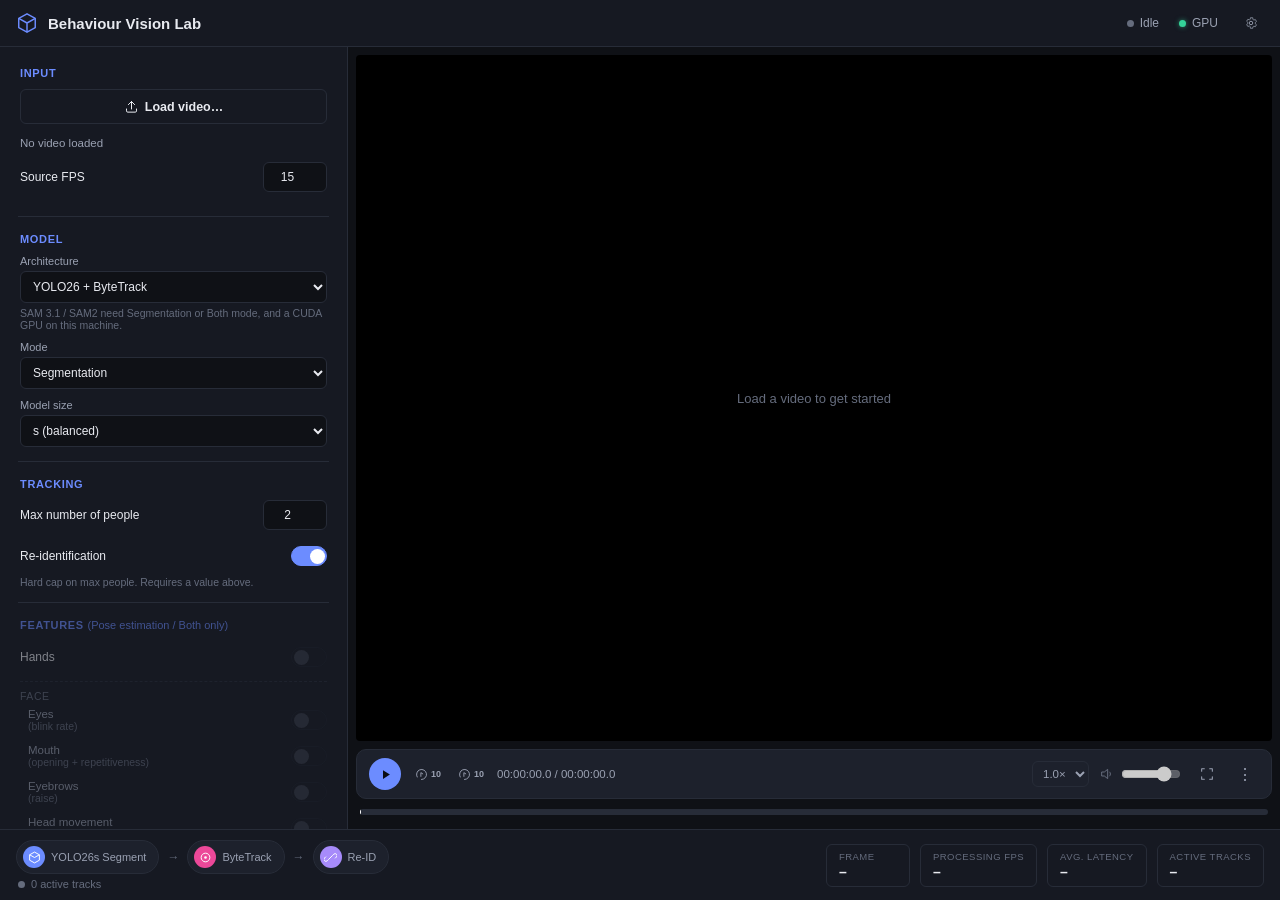
==== src/webui/index.html @ e79cf670 "Rimuovere SAMURAI, sostituire con Sam2Tracker (SAM2 vanilla multi-oggetto) SAMURAI aggiunge sopra SA" ====
<!DOCTYPE html>
<html lang="en">
<head>
<meta charset="UTF-8">
<title>Behaviour Vision Lab</title>
<link rel="stylesheet" href="style.css">
</head>
<body>
<div id="app">

  <!-- ============================================================ header -->
  <header class="top-bar">
    <div class="top-bar-left">
      <svg class="app-icon" viewBox="0 0 24 24" fill="none" xmlns="http://www.w3.org/2000/svg">
        <path d="M12 2 3 7v10l9 5 9-5V7l-9-5Z" stroke="currentColor" stroke-width="1.6" stroke-linejoin="round"/>
        <path d="M3 7l9 5 9-5M12 12v10" stroke="currentColor" stroke-width="1.6" stroke-linejoin="round"/>
      </svg>
      <span class="app-name">Behaviour Vision Lab</span>
    </div>
    <div class="top-bar-right">
      <span class="status-item"><span id="dot-status" class="status-dot status-dot-idle"></span><span id="status-label">Idle</span></span>
      <span id="gpu-indicator" class="status-item" title="Configured device (see Model card)"><span id="dot-device" class="status-dot status-dot-live"></span>GPU</span>
      <button id="btn-settings" class="icon-btn" title="Settings (not wired to anything yet)">
        <svg viewBox="0 0 24 24" fill="none" xmlns="http://www.w3.org/2000/svg">
          <circle cx="12" cy="12" r="3" stroke="currentColor" stroke-width="1.6"/>
          <path d="M19.4 13a7.6 7.6 0 0 0 0-2l2-1.6-2-3.4-2.4 1a7.6 7.6 0 0 0-1.7-1L15 3h-4l-.3 2.6a7.6 7.6 0 0 0-1.7 1l-2.4-1-2 3.4L6.6 11a7.6 7.6 0 0 0 0 2l-2 1.6 2 3.4 2.4-1a7.6 7.6 0 0 0 1.7 1L11 21h4l.3-2.6a7.6 7.6 0 0 0 1.7-1l2.4 1 2-3.4-2-1.6Z" stroke="currentColor" stroke-width="1.3" stroke-linejoin="round"/>
        </svg>
      </button>
    </div>
  </header>

  <div class="main-layout">

    <!-- ========================================================= sidebar -->
    <aside class="sidebar">

      <section class="card">
        <h3>Input</h3>
        <button id="btn-load-video" class="btn btn-outline btn-block">
          <svg class="btn-icon" viewBox="0 0 24 24" fill="none" xmlns="http://www.w3.org/2000/svg">
            <path d="M12 16V4M7 9l5-5 5 5M4 16v3a2 2 0 0 0 2 2h12a2 2 0 0 0 2-2v-3" stroke="currentColor" stroke-width="1.6" stroke-linecap="round" stroke-linejoin="round"/>
          </svg>
          Load video…
        </button>
        <div class="input-file-row">
          <span id="video-filename" class="filename">No video loaded</span>
          <svg id="video-check" class="check-icon hidden" viewBox="0 0 24 24" fill="none" xmlns="http://www.w3.org/2000/svg">
            <circle cx="12" cy="12" r="10" stroke="currentColor" stroke-width="1.6"/>
            <path d="M8 12.5l2.5 2.5L16 9.5" stroke="currentColor" stroke-width="1.6" stroke-linecap="round" stroke-linejoin="round"/>
          </svg>
        </div>
        <div class="inline-field-row">
          <label class="field-label-inline" for="fps-input">Source FPS</label>
          <input id="fps-input" class="field-input field-input-sm" type="number" min="1" step="1" value="15">
        </div>
      </section>

      <section class="card">
        <h3>Model</h3>
        <label class="field-label" for="arch-select">Architecture</label>
        <select id="arch-select" class="field-input">
          <option value="yolo">YOLO26 + ByteTrack</option>
          <option value="sam31">SAM 3.1</option>
          <option value="sam2">SAM2</option>
        </select>
        <p id="arch-hint" class="hint hidden">SAM 3.1 / SAM2 need Segmentation or Both mode, and a CUDA GPU on this machine.</p>

        <label class="field-label" for="mode-select">Mode</label>
        <select id="mode-select" class="field-input">
          <option value="segmentation">Segmentation</option>
          <option value="pose">Pose estimation</option>
          <option value="both">Both</option>
        </select>

        <label class="field-label" for="scale-select">Model size</label>
        <select id="scale-select" class="field-input">
          <option value="n">n (fastest)</option>
          <option value="s" selected>s (balanced)</option>
          <option value="m">m (most stable)</option>
        </select>
      </section>

      <section class="card">
        <h3>Tracking</h3>
        <div class="inline-field-row">
          <label class="field-label-inline" for="max-people-input">Max number of people</label>
          <input id="max-people-input" class="field-input field-input-sm" type="number" min="1" step="1" value="2">
        </div>

        <div class="switch-row">
          <span>Re-identification</span>
          <label class="switch">
            <input id="reid-toggle" type="checkbox" checked>
            <span class="switch-track"><span class="switch-thumb"></span></span>
          </label>
        </div>
        <p class="hint">Hard cap on max people. Requires a value above.</p>
      </section>

      <section class="card" id="features-card">
        <h3>Features <span class="hint-inline">(Pose estimation / Both only)</span></h3>
        <div class="switch-row">
          <span>Hands</span>
          <label class="switch">
            <input id="hands-toggle" type="checkbox">
            <span class="switch-track"><span class="switch-thumb"></span></span>
          </label>
        </div>
        <div class="subsection-label">Face</div>
        <div class="switch-row indent">
          <span>Eyes <em>(blink rate)</em></span>
          <label class="switch">
            <input id="eyes-toggle" type="checkbox">
            <span class="switch-track"><span class="switch-thumb"></span></span>
          </label>
        </div>
        <div class="switch-row indent">
          <span>Mouth <em>(opening + repetitiveness)</em></span>
          <label class="switch">
            <input id="mouth-toggle" type="checkbox">
            <span class="switch-track"><span class="switch-thumb"></span></span>
          </label>
        </div>
        <div class="switch-row indent">
          <span>Eyebrows <em>(raise)</em></span>
          <label class="switch">
            <input id="eyebrows-toggle" type="checkbox">
            <span class="switch-track"><span class="switch-thumb"></span></span>
          </label>
        </div>
        <div class="switch-row indent">
          <span>Head movement <em>(yaw/pitch, shared attention)</em></span>
          <label class="switch">
            <input id="head-movement-toggle" type="checkbox">
            <span class="switch-track"><span class="switch-thumb"></span></span>
          </label>
        </div>
      </section>

      <section class="card" id="seg-extras-card">
        <h3>Segmentation extras</h3>
        <div class="switch-row">
          <span>MediaPipe pose <em>(inside each tracked mask)</em></span>
          <label class="switch">
            <input id="mediapipe-pose-toggle" type="checkbox">
            <span class="switch-track"><span class="switch-thumb"></span></span>
          </label>
        </div>
        <div id="sam-chunk-fields" class="hidden">
          <div class="inline-field-row">
            <label class="field-label-inline" for="sam-chunk-size-input">Chunk size (frames)</label>
            <input id="sam-chunk-size-input" class="field-input field-input-sm" type="number" min="10" step="10" value="600">
          </div>
          <div class="inline-field-row">
            <label class="field-label-inline" for="sam-overlap-input">Overlap (frames)</label>
            <input id="sam-overlap-input" class="field-input field-input-sm" type="number" min="1" step="1" value="50">
          </div>
          <p class="hint">SAM 3.1/SAM2 process the video in overlapping windows to bound memory use (see README). Only relevant with this backend.</p>
        </div>
      </section>

      <div class="sidebar-actions">
        <div class="sidebar-actions-row">
          <button id="btn-play-analysis" class="btn btn-primary">
            <svg class="btn-icon" viewBox="0 0 24 24" fill="currentColor"><path d="M8 5v14l11-7z"/></svg>
            Play analysis
          </button>
          <button id="btn-restart" class="btn btn-outline">
            <svg class="btn-icon" viewBox="0 0 24 24" fill="none" xmlns="http://www.w3.org/2000/svg">
              <path d="M20 12a8 8 0 1 1-2.34-5.66M20 4v5h-5" stroke="currentColor" stroke-width="1.6" stroke-linecap="round" stroke-linejoin="round"/>
            </svg>
            Restart
          </button>
        </div>
        <button id="btn-export-csv" class="btn btn-outline btn-block">
          <svg class="btn-icon" viewBox="0 0 24 24" fill="none" xmlns="http://www.w3.org/2000/svg">
            <path d="M12 4v12M7 11l5 5 5-5M4 20h16" stroke="currentColor" stroke-width="1.6" stroke-linecap="round" stroke-linejoin="round"/>
          </svg>
          Export CSV…
        </button>
      </div>
    </aside>

    <!-- ==================================================== video panel -->
    <main class="video-area">
      <div class="video-frame-wrap" id="video-frame-wrap">
        <img id="video-frame" alt="" class="hidden">
        <div id="video-placeholder" class="video-placeholder">Load a video to get started</div>
      </div>

      <div class="transport-bar">
        <button id="btn-play" class="transport-btn transport-btn-main" title="Play/Pause">
          <svg viewBox="0 0 24 24" fill="currentColor"><path d="M8 5v14l11-7z"/></svg>
        </button>
        <button id="btn-back" class="transport-btn transport-btn-skip" title="Back 10 frames">
          <svg viewBox="0 0 24 24" fill="none" xmlns="http://www.w3.org/2000/svg"><path d="M12 20a8 8 0 1 1 6.93-4M13 15v-6l-3 2" stroke="currentColor" stroke-width="1.5" stroke-linecap="round" stroke-linejoin="round" transform="scale(-1,1) translate(-24,0)"/></svg>
          <span>10</span>
        </button>
        <button id="btn-forward" class="transport-btn transport-btn-skip" title="Forward 10 frames">
          <svg viewBox="0 0 24 24" fill="none" xmlns="http://www.w3.org/2000/svg"><path d="M12 20a8 8 0 1 0-6.93-4M11 15v-6l3 2" stroke="currentColor" stroke-width="1.5" stroke-linecap="round" stroke-linejoin="round"/></svg>
          <span>10</span>
        </button>

        <span id="timecode" class="timecode">00:00:00.0 / 00:00:00.0</span>

        <select id="speed-select" class="speed-select" title="Playback speed">
          <option value="0.5">0.5×</option>
          <option value="1" selected>1.0×</option>
          <option value="1.5">1.5×</option>
          <option value="2">2.0×</option>
        </select>

        <span class="volume-control" title="No audio in this pipeline — decorative">
          <svg viewBox="0 0 24 24" fill="none" xmlns="http://www.w3.org/2000/svg"><path d="M4 9v6h4l5 4V5L8 9H4Z" stroke="currentColor" stroke-width="1.5" stroke-linejoin="round"/><path d="M16 9a4 4 0 0 1 0 6" stroke="currentColor" stroke-width="1.5" stroke-linecap="round"/></svg>
          <input type="range" class="volume-slider" min="0" max="100" value="80" disabled>
        </span>

        <button id="btn-fullscreen" class="transport-btn" title="Fullscreen">
          <svg viewBox="0 0 24 24" fill="none" xmlns="http://www.w3.org/2000/svg"><path d="M8 4H4v4M16 4h4v4M8 20H4v-4M16 20h4v-4" stroke="currentColor" stroke-width="1.6" stroke-linecap="round" stroke-linejoin="round"/></svg>
        </button>
        <button id="btn-overflow" class="transport-btn" title="More (nothing here yet)">⋮</button>
      </div>

      <div class="timeline-wrap">
        <div id="timeline-track" class="timeline-track">
          <div id="timeline-progress" class="timeline-progress"></div>
          <div id="timeline-cursor" class="timeline-cursor"></div>
        </div>
        <div id="timeline-ticks" class="timeline-ticks"></div>
      </div>
    </main>
  </div>

  <!-- ========================================================= status bar -->
  <footer class="status-bar">
    <div class="pipeline-flow-block">
      <div id="pipeline-flow" class="pipeline-flow"></div>
      <div class="pipeline-flow-subtitle">
        <span id="dot-tracks-active" class="status-dot status-dot-idle"></span>
        <span id="flow-tracks-label">0 active tracks</span>
      </div>
    </div>
    <div class="metrics">
      <div class="metric-card"><span class="metric-label">Frame</span><span id="metric-frame" class="metric-value">–</span></div>
      <div class="metric-card"><span class="metric-label">Processing FPS</span><span id="metric-fps" class="metric-value">–</span></div>
      <div class="metric-card"><span class="metric-label">Avg. latency</span><span id="metric-latency" class="metric-value">–</span></div>
      <div class="metric-card"><span class="metric-label">Active tracks</span><span id="metric-people" class="metric-value">–</span></div>
    </div>
  </footer>

</div>

<script src="app.js"></script>
</body>
</html>
---- src/webui/style.css ----
:root {
  --bg: #0f1116;
  --panel: #161922;
  --panel-2: #1d212c;
  --border: #272c38;
  --text: #e8eaf0;
  --text-dim: #9aa1b2;
  --text-faint: #656c7d;
  --accent: #6c8cff;
  --accent-2: #34d399;
  --danger: #f87171;
  --warn: #fbbf24;
  --radius: 10px;
  --radius-sm: 6px;
}

* { box-sizing: border-box; }

/* Utility generica per nascondere un elemento via classList (usata da piu'
   elementi non correlati: video-check, arch-hint, sam-chunk-fields, ...) --
   prima esisteva solo come regola specifica per-elemento (.check-icon.hidden,
   #video-frame.hidden), duplicata qui in forma generica per i nuovi campi
   SAM 3.1/SAM2 invece di aggiungerne una scoped in piu' per ciascuno. */
.hidden { display: none; }

html, body {
  margin: 0;
  padding: 0;
  height: 100%;
  background: var(--bg);
  color: var(--text);
  font-family: -apple-system, BlinkMacSystemFont, "SF Pro Text", "Segoe UI", Roboto, sans-serif;
  font-size: 13px;
  overflow: hidden;
}

#app {
  display: flex;
  flex-direction: column;
  height: 100vh;
}

/* =============================================================== header */
.top-bar {
  display: flex;
  align-items: center;
  justify-content: space-between;
  padding: 10px 16px;
  background: var(--panel);
  border-bottom: 1px solid var(--border);
  -webkit-app-region: drag; /* lets the window be dragged from the header on macOS */
}

.top-bar-left { display: flex; align-items: center; gap: 10px; }

.app-icon {
  width: 22px; height: 22px;
  color: var(--accent);
  flex-shrink: 0;
}

.app-name { font-weight: 700; font-size: 15px; }

.top-bar-right { display: flex; align-items: center; gap: 20px; -webkit-app-region: no-drag; }

.status-item {
  display: flex;
  align-items: center;
  gap: 6px;
  font-size: 12px;
  color: var(--text-dim);
  font-weight: 500;
}

.status-dot {
  width: 7px; height: 7px;
  border-radius: 50%;
  background: var(--text-faint);
  flex-shrink: 0;
}
.status-dot-live { background: var(--accent-2); box-shadow: 0 0 5px rgba(52, 211, 153, 0.6); }
.status-dot-idle { background: var(--text-faint); box-shadow: none; }

.icon-btn {
  width: 26px; height: 26px;
  display: flex; align-items: center; justify-content: center;
  background: transparent;
  border: none;
  color: var(--text-dim);
  cursor: pointer;
  border-radius: var(--radius-sm);
}
.icon-btn:hover { background: var(--panel-2); color: var(--text); }
.icon-btn svg { width: 18px; height: 18px; }

/* ============================================================== layout */
.main-layout {
  flex: 1;
  display: flex;
  min-height: 0;
}

/* =============================================================== sidebar */
.sidebar {
  width: 348px;
  flex-shrink: 0;
  background: var(--panel);
  border-right: 1px solid var(--border);
  padding: 16px 18px;
  overflow-y: auto;
  display: flex;
  flex-direction: column;
  gap: 12px;
}

.card {
  /* Flatter than a boxed panel (no background fill of its own, no visible
     border) -- the mock separates sections with whitespace and an uppercase
     accent-colored label, not with card chrome. A hairline bottom border
     stands in for a section break instead of a full box. */
  border-bottom: 1px solid var(--border);
  padding: 4px 2px 14px;
}
.card:last-of-type { border-bottom: none; }

.card h3 {
  margin: 0 0 10px 0;
  font-size: 11px;
  text-transform: uppercase;
  letter-spacing: 0.06em;
  color: var(--accent);
  font-weight: 700;
}

.hint-inline { text-transform: none; letter-spacing: 0; font-weight: 400; }

.field-label {
  display: block;
  font-size: 11px;
  color: var(--text-dim);
  margin: 10px 0 4px;
}
.field-label:first-of-type { margin-top: 0; }

.field-input {
  width: 100%;
  background: var(--bg);
  color: var(--text);
  border: 1px solid var(--border);
  border-radius: var(--radius-sm);
  padding: 7px 8px;
  font-size: 12px;
}
.field-input:focus { outline: none; border-color: var(--accent); }

.input-file-row {
  display: flex;
  align-items: center;
  justify-content: space-between;
  gap: 6px;
  margin: 10px 0;
  min-height: 18px;
}
.filename { font-size: 11.5px; color: var(--text-dim); overflow: hidden; text-overflow: ellipsis; white-space: nowrap; }
.check-icon {
  width: 16px; height: 16px;
  color: var(--accent-2);
  flex-shrink: 0;
}
.check-icon.hidden { display: none; }

.inline-field-row {
  display: flex;
  align-items: center;
  justify-content: space-between;
  gap: 8px;
  margin: 10px 0;
}
.field-label-inline { font-size: 12px; color: var(--text); }
.field-input-sm { width: 64px; text-align: center; }

.switch-row {
  display: flex;
  align-items: center;
  justify-content: space-between;
  padding: 6px 0;
  font-size: 12px;
}
.switch-row.indent { padding-left: 8px; font-size: 11.5px; color: var(--text-dim); }
.switch-row em { font-style: normal; color: var(--text-faint); font-size: 10.5px; display: block; }

.subsection-label {
  font-size: 10.5px;
  text-transform: uppercase;
  letter-spacing: 0.05em;
  color: var(--text-faint);
  margin-top: 8px;
  padding-top: 8px;
  border-top: 1px dashed var(--border);
}

.hint { font-size: 10.5px; color: var(--text-faint); margin: 4px 0 0; }

/* outlined pill toggle switch -- track keeps a visible border in both
   states (not just a solid fill) to match the mock's outlined look */
.switch { position: relative; width: 36px; height: 20px; flex-shrink: 0; }
.switch input { opacity: 0; width: 0; height: 0; position: absolute; }
.switch-track {
  position: absolute; inset: 0;
  background: transparent;
  border: 1.5px solid var(--border);
  border-radius: 999px;
  transition: background 0.15s, border-color 0.15s;
  cursor: pointer;
}
.switch-thumb {
  position: absolute;
  top: 1.5px; left: 1.5px;
  width: 15px; height: 15px;
  background: var(--text-faint);
  border-radius: 50%;
  transition: transform 0.15s, background 0.15s;
}
.switch input:checked + .switch-track { background: var(--accent); border-color: var(--accent); }
.switch input:checked + .switch-track .switch-thumb { transform: translateX(16px); background: #fff; }
.switch input:disabled + .switch-track { opacity: 0.4; cursor: not-allowed; }

/* generic buttons */
.btn {
  border: 1px solid var(--border);
  background: transparent;
  color: var(--text);
  border-radius: var(--radius-sm);
  padding: 9px 14px;
  font-size: 12.5px;
  font-weight: 600;
  cursor: pointer;
  transition: background 0.12s, border-color 0.12s;
  display: inline-flex;
  align-items: center;
  justify-content: center;
  gap: 6px;
}
.btn:hover { background: var(--panel-2); }
.btn:disabled { opacity: 0.45; cursor: not-allowed; }
.btn-block { width: 100%; }
.btn-icon { width: 15px; height: 15px; flex-shrink: 0; }
.btn-primary { background: var(--accent); border-color: var(--accent); color: #0b0d12; flex: 1; }
.btn-primary:hover { background: #7f9bff; }
.btn-outline { background: transparent; border-color: var(--border); color: var(--text); }
.btn-outline:hover { background: var(--panel-2); }

.sidebar-actions {
  display: flex;
  flex-direction: column;
  gap: 8px;
  margin-top: auto;
  padding-top: 12px;
}
.sidebar-actions-row {
  display: flex;
  gap: 8px;
}
.sidebar-actions-row .btn-outline { flex: 1; }

/* ============================================================ video area */
.video-area {
  flex: 1;
  display: flex;
  flex-direction: column;
  min-width: 0;
  padding: 8px 8px 10px;
  gap: 8px;
}

.video-frame-wrap {
  /* Niente bordo/cornice intorno al video: su un pannello di dimensioni
     fisse un riquadro visibile avrebbe reso ancora piu' evidente lo spazio
     "sprecato" del letterboxing quando l'aspect ratio del video non
     coincide con quello del pannello -- qui il nero del video si fonde con
     lo sfondo, cosi' l'occhio percepisce solo il video, non un riquadro
     piu' grande di lui. object-fit:contain (sotto) resta invariato: il
     frame va ingrandito al massimo SENZA mai tagliarlo. */
  flex: 1;
  background: #000;
  border-radius: 4px;
  display: flex;
  align-items: center;
  justify-content: center;
  overflow: hidden;
  position: relative;
  min-height: 0;
}

#video-frame {
  max-width: 100%;
  max-height: 100%;
  object-fit: contain;
}
#video-frame.hidden { display: none; }

.video-placeholder {
  color: var(--text-faint);
  font-size: 13px;
}

.transport-bar {
  display: flex;
  align-items: center;
  gap: 10px;
  background: var(--panel-2);
  border: 1px solid var(--border);
  border-radius: var(--radius);
  padding: 8px 12px;
}

.transport-btn {
  background: transparent;
  border: none;
  color: var(--text-dim);
  font-size: 16px;
  cursor: pointer;
  width: 28px; height: 28px;
  border-radius: var(--radius-sm);
  display: flex; align-items: center; justify-content: center;
  flex-shrink: 0;
}
.transport-btn:hover { background: var(--panel); color: var(--text); }
.transport-btn svg { width: 16px; height: 16px; }
.transport-btn-main {
  background: var(--accent);
  color: #0b0d12;
  width: 32px; height: 32px;
  border-radius: 50%;
}
.transport-btn-main:hover { background: #7f9bff; }
.transport-btn-main svg { width: 15px; height: 15px; }

.transport-btn-skip {
  width: auto;
  gap: 2px;
  padding: 0 3px;
  font-size: 9px;
  font-weight: 700;
}
.transport-btn-skip svg { width: 15px; height: 15px; }

.timecode {
  font-variant-numeric: tabular-nums;
  font-size: 11.5px;
  color: var(--text-dim);
  white-space: nowrap;
}

.speed-select {
  background: transparent;
  color: var(--text-dim);
  border: 1px solid var(--border);
  border-radius: var(--radius-sm);
  padding: 5px 6px;
  font-size: 11.5px;
  margin-left: auto;
}

.volume-control {
  display: flex;
  align-items: center;
  gap: 4px;
  color: var(--text-faint);
}
.volume-control svg { width: 16px; height: 16px; }
.volume-slider {
  width: 60px;
  accent-color: var(--text-faint); /* decorative/disabled -- no audio in this pipeline */
}

.timeline-wrap {
  background: transparent;
  padding: 2px 4px 0;
}

.timeline-track {
  position: relative;
  height: 6px;
  background: var(--border);
  border-radius: 999px;
  cursor: pointer;
  overflow: hidden;
}

.timeline-progress {
  position: absolute;
  top: 0; left: 0; bottom: 0;
  width: 0%;
  background: linear-gradient(90deg, var(--accent), var(--accent-2));
  border-radius: 999px 0 0 999px;
}

.timeline-cursor {
  position: absolute;
  top: -4px;
  left: 0%;
  width: 2px;
  height: 14px;
  background: #fff;
  border-radius: 2px;
  transform: translateX(-1px);
  pointer-events: none;
}

.timeline-mark {
  position: absolute;
  top: 0; bottom: 0;
  width: 3px;
  border-radius: 1px;
  pointer-events: none;
}

.timeline-ticks {
  display: flex;
  justify-content: space-between;
  margin-top: 4px;
  font-size: 9.5px;
  color: var(--text-faint);
  font-variant-numeric: tabular-nums;
}

/* ============================================================ status bar */
.status-bar {
  display: flex;
  align-items: center;
  justify-content: space-between;
  gap: 20px;
  padding: 10px 16px;
  background: var(--panel);
  border-top: 1px solid var(--border);
  flex-wrap: wrap;
}

.pipeline-flow-block {
  display: flex;
  flex-direction: column;
  gap: 4px;
}

.pipeline-flow {
  display: flex;
  align-items: center;
  gap: 8px;
  font-size: 11px;
  color: var(--text-dim);
}

.flow-step {
  display: flex;
  align-items: center;
  gap: 6px;
  background: var(--panel-2);
  border: 1px solid var(--border);
  border-radius: 999px;
  padding: 5px 12px 5px 6px;
  white-space: nowrap;
}
.flow-step-icon {
  width: 22px; height: 22px;
  border-radius: 50%;
  display: flex; align-items: center; justify-content: center;
  flex-shrink: 0;
  color: #0b0d12;
}
.flow-step-icon svg { width: 13px; height: 13px; }
.flow-step-icon.seg { background: var(--accent); }
.flow-step-icon.pose { background: #22d3ee; }
.flow-step-icon.track { background: #ec4899; }
.flow-step-icon.reid { background: #a78bfa; }
.flow-step-icon.face { background: #34d399; }
.flow-arrow { color: var(--text-faint); font-size: 12px; }

.pipeline-flow-subtitle {
  display: flex;
  align-items: center;
  gap: 6px;
  font-size: 11px;
  color: var(--text-faint);
  padding-left: 2px;
}

.metrics {
  display: flex;
  gap: 10px;
  flex-wrap: wrap;
}

.metric-card {
  display: flex;
  flex-direction: column;
  align-items: flex-start;
  gap: 2px;
  min-width: 84px;
  border: 1px solid var(--border);
  border-radius: var(--radius-sm);
  padding: 6px 12px;
}
.metric-label {
  font-size: 9.5px;
  text-transform: uppercase;
  letter-spacing: 0.05em;
  color: var(--text-faint);
}
.metric-value {
  font-size: 14px;
  font-weight: 700;
  font-variant-numeric: tabular-nums;
  color: var(--text);
}

/* ============================================================= disabled */
.card.disabled { opacity: 0.5; }
.card.disabled .switch-row { pointer-events: none; }
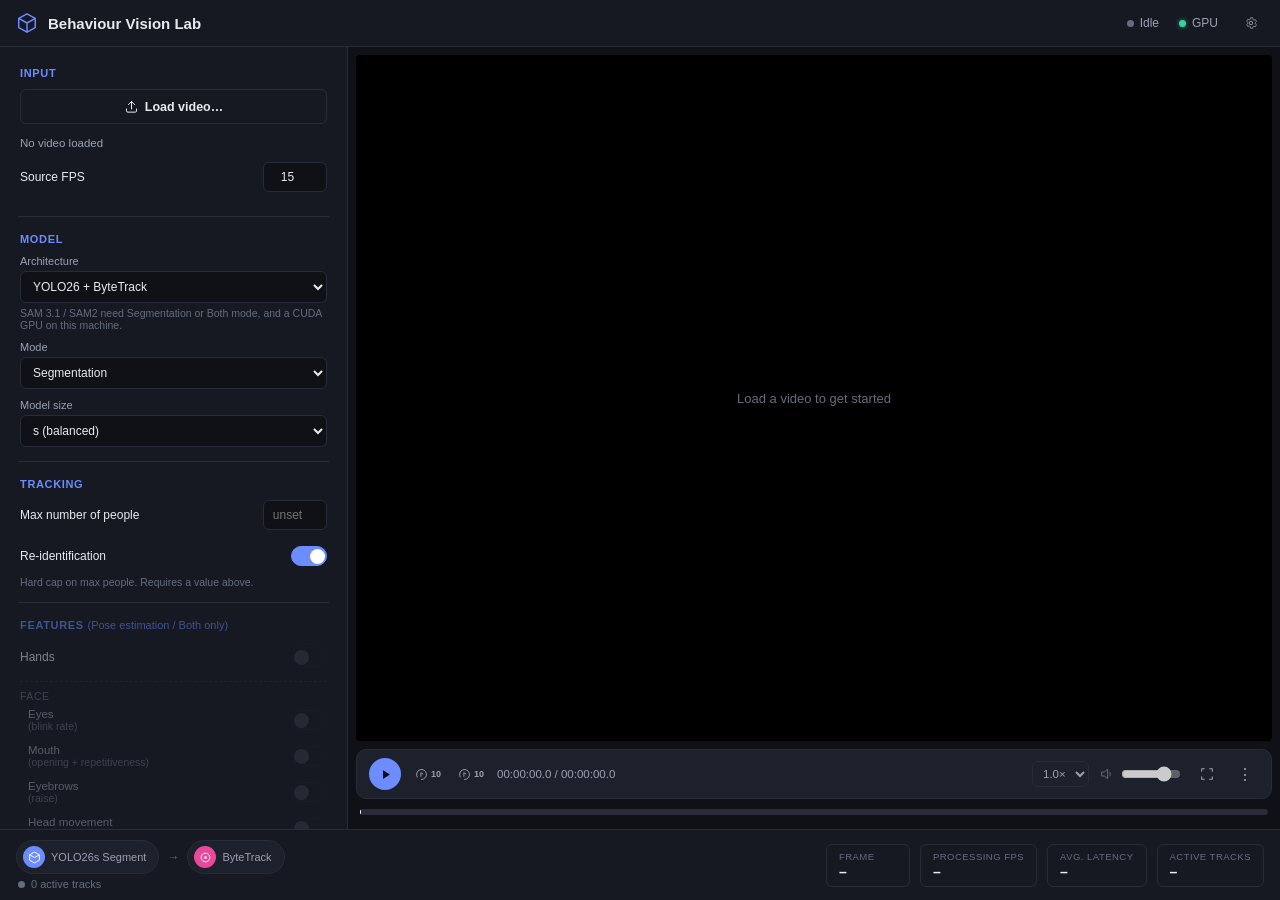
==== commit 3d112544: "GUI: max_people senza default -- deve sceglierlo l'utente, non un tetto silenzioso a 2 webui/index.h" ====
--- a/src/webui/index.html
+++ b/src/webui/index.html
@@ -84,7 +84,7 @@
         <h3>Tracking</h3>
         <div class="inline-field-row">
           <label class="field-label-inline" for="max-people-input">Max number of people</label>
-          <input id="max-people-input" class="field-input field-input-sm" type="number" min="1" step="1" value="2">
+          <input id="max-people-input" class="field-input field-input-sm" type="number" min="1" step="1" placeholder="unset">
         </div>
 
         <div class="switch-row">
@@ -155,7 +155,16 @@
             <label class="field-label-inline" for="sam-overlap-input">Overlap (frames)</label>
             <input id="sam-overlap-input" class="field-input field-input-sm" type="number" min="1" step="1" value="50">
           </div>
-          <p class="hint">SAM 3.1/SAM2 process the video in overlapping windows to bound memory use (see README). Only relevant with this backend.</p>
+          <div class="inline-field-row">
+            <label class="field-label-inline" for="sam-redetect-every-input">Re-detect every (frames)</label>
+            <input id="sam-redetect-every-input" class="field-input field-input-sm" type="number" min="1" step="1" placeholder="off">
+          </div>
+          <p class="hint">SAM 3.1/SAM2 process the video in overlapping windows to bound memory use (see README). Only relevant with this backend. "Re-detect every" re-runs YOLO inside the chunk too (not just at its boundary) -- leave empty to keep one detection per chunk.</p>
+        </div>
+        <div id="sam31-text-prompt-field" class="hidden">
+          <label class="field-label" for="sam-text-prompt-input">Text prompt <em>(SAM 3.1 only)</em></label>
+          <input id="sam-text-prompt-input" class="field-input" type="text" placeholder="e.g. person">
+          <p class="hint">If set, SAM 3.1 discovers people itself from this concept instead of using YOLO as a proposer (same technique as the CHUV production pipeline). Leave empty to keep the YOLO box-seeding behavior.</p>
         </div>
       </section>
 
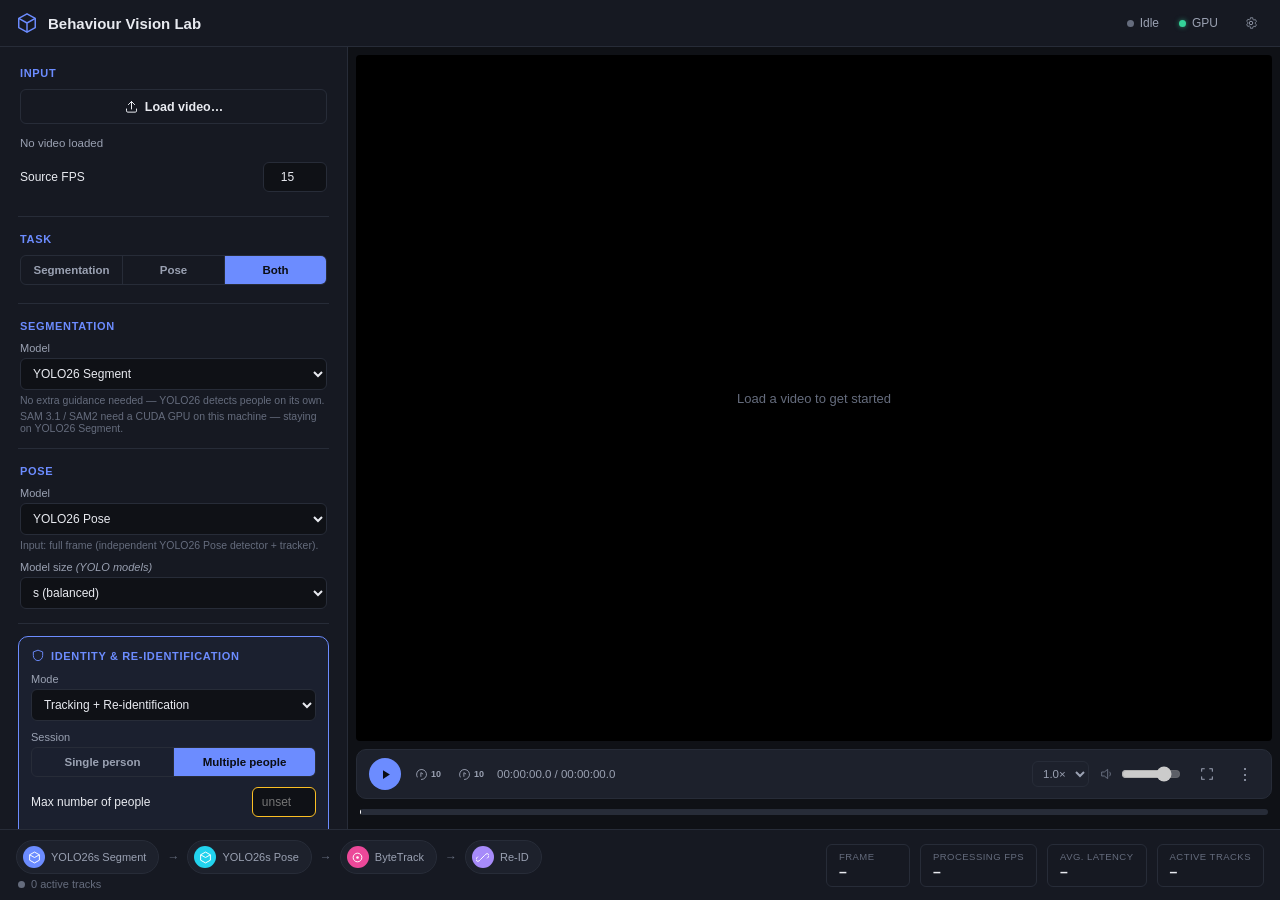
==== commit 4e76094d: "Identity & Re-identification: redesign completo + embedding OSNet Redesign backend/GUI: - Nuovo iden" ====
--- a/src/webui/index.html
+++ b/src/webui/index.html
@@ -56,23 +56,41 @@
       </section>
 
       <section class="card">
-        <h3>Model</h3>
-        <label class="field-label" for="arch-select">Architecture</label>
-        <select id="arch-select" class="field-input">
-          <option value="yolo">YOLO26 + ByteTrack</option>
+        <h3>Task</h3>
+        <div class="segmented" id="task-segmented">
+          <button type="button" class="seg-btn" data-value="segmentation">Segmentation</button>
+          <button type="button" class="seg-btn" data-value="pose">Pose</button>
+          <button type="button" class="seg-btn active" data-value="both">Both</button>
+        </div>
+      </section>
+
+      <section class="card" id="segmentation-card">
+        <h3>Segmentation</h3>
+        <label class="field-label" for="seg-model-select">Model</label>
+        <select id="seg-model-select" class="field-input">
+          <option value="yolo">YOLO26 Segment</option>
           <option value="sam31">SAM 3.1</option>
           <option value="sam2">SAM2</option>
-        </select>
-        <p id="arch-hint" class="hint hidden">SAM 3.1 / SAM2 need Segmentation or Both mode, and a CUDA GPU on this machine.</p>
-
-        <label class="field-label" for="mode-select">Mode</label>
-        <select id="mode-select" class="field-input">
-          <option value="segmentation">Segmentation</option>
-          <option value="pose">Pose estimation</option>
-          <option value="both">Both</option>
-        </select>
-
-        <label class="field-label" for="scale-select">Model size</label>
+          <option value="samurai" disabled title="Not available: its Kalman filter assumes a single tracked object per session and crashes with multiple people (see README).">SAMURAI (unavailable)</option>
+        </select>
+        <p id="seg-guidance-hint" class="hint"></p>
+        <div id="sam31-text-prompt-field" class="hidden">
+          <label class="field-label" for="sam-text-prompt-input">Text prompt <em>(SAM 3.1 only)</em></label>
+          <input id="sam-text-prompt-input" class="field-input" type="text" placeholder="e.g. person">
+        </div>
+        <p id="seg-cuda-hint" class="hint hidden">SAM 3.1 / SAM2 need a CUDA GPU on this machine — staying on YOLO26 Segment.</p>
+      </section>
+
+      <section class="card" id="pose-card">
+        <h3>Pose</h3>
+        <label class="field-label" for="pose-model-select">Model</label>
+        <select id="pose-model-select" class="field-input">
+          <option value="yolo">YOLO26 Pose</option>
+          <option value="mediapipe">MediaPipe</option>
+        </select>
+        <p id="pose-guidance-hint" class="hint"></p>
+
+        <label class="field-label" for="scale-select">Model size <em>(YOLO models)</em></label>
         <select id="scale-select" class="field-input">
           <option value="n">n (fastest)</option>
           <option value="s" selected>s (balanced)</option>
@@ -80,25 +98,53 @@
         </select>
       </section>
 
-      <section class="card">
-        <h3>Tracking</h3>
-        <div class="inline-field-row">
+      <section class="card card-identity" id="identity-card">
+        <h3>
+          <svg class="card-icon" viewBox="0 0 24 24" fill="none" xmlns="http://www.w3.org/2000/svg"><path d="M12 2 4 5v6c0 5 3.4 8.7 8 9 4.6-.3 8-4 8-9V5l-8-3Z" stroke="currentColor" stroke-width="1.6" stroke-linejoin="round"/></svg>
+          Identity &amp; Re-identification
+        </h3>
+
+        <label class="field-label" for="identity-mode-select">Mode</label>
+        <select id="identity-mode-select" class="field-input">
+          <option value="frame_by_frame">Frame-by-frame</option>
+          <option value="tracking_only">Tracking only</option>
+          <option value="tracking_reid" selected>Tracking + Re-identification</option>
+        </select>
+
+        <label class="field-label">Session</label>
+        <div class="segmented" id="session-segmented">
+          <button type="button" class="seg-btn" data-value="single">Single person</button>
+          <button type="button" class="seg-btn active" data-value="multiple">Multiple people</button>
+        </div>
+
+        <div class="inline-field-row" id="max-people-row">
           <label class="field-label-inline" for="max-people-input">Max number of people</label>
           <input id="max-people-input" class="field-input field-input-sm" type="number" min="1" step="1" placeholder="unset">
         </div>
 
         <div class="switch-row">
-          <span>Re-identification</span>
+          <span>Flag uncertain matches</span>
           <label class="switch">
-            <input id="reid-toggle" type="checkbox" checked>
+            <input id="flag-uncertain-toggle" type="checkbox" checked>
             <span class="switch-track"><span class="switch-thumb"></span></span>
           </label>
         </div>
-        <p class="hint">Hard cap on max people. Requires a value above.</p>
-      </section>
-
-      <section class="card" id="features-card">
-        <h3>Features <span class="hint-inline">(Pose estimation / Both only)</span></h3>
+
+        <div class="inline-field-row">
+          <label class="field-label-inline" for="lost-memory-input">Lost identity memory (s)</label>
+          <input id="lost-memory-input" class="field-input field-input-sm" type="number" min="1" step="1" value="180">
+        </div>
+
+        <div class="identity-status">
+          <span id="reid-status-pill" class="pill pill-accent">
+            <span class="pill-dot"></span><span id="reid-status-label">Re-ID active</span>
+          </span>
+        </div>
+        <p class="hint">Reconnects people after exits, occlusions, and lost tracks. Matching stays conservative: an uncertain re-entry is flagged, never silently merged.</p>
+      </section>
+
+      <section class="card" id="outputs-card">
+        <h3>Outputs</h3>
         <div class="switch-row">
           <span>Hands</span>
           <label class="switch">
@@ -106,49 +152,57 @@
             <span class="switch-track"><span class="switch-thumb"></span></span>
           </label>
         </div>
-        <div class="subsection-label">Face</div>
-        <div class="switch-row indent">
-          <span>Eyes <em>(blink rate)</em></span>
-          <label class="switch">
-            <input id="eyes-toggle" type="checkbox">
-            <span class="switch-track"><span class="switch-thumb"></span></span>
-          </label>
-        </div>
-        <div class="switch-row indent">
-          <span>Mouth <em>(opening + repetitiveness)</em></span>
-          <label class="switch">
-            <input id="mouth-toggle" type="checkbox">
-            <span class="switch-track"><span class="switch-thumb"></span></span>
-          </label>
-        </div>
-        <div class="switch-row indent">
-          <span>Eyebrows <em>(raise)</em></span>
-          <label class="switch">
-            <input id="eyebrows-toggle" type="checkbox">
-            <span class="switch-track"><span class="switch-thumb"></span></span>
-          </label>
-        </div>
-        <div class="switch-row indent">
-          <span>Head movement <em>(yaw/pitch, shared attention)</em></span>
-          <label class="switch">
-            <input id="head-movement-toggle" type="checkbox">
-            <span class="switch-track"><span class="switch-thumb"></span></span>
-          </label>
-        </div>
-      </section>
-
-      <section class="card" id="seg-extras-card">
-        <h3>Segmentation extras</h3>
-        <div class="switch-row">
-          <span>MediaPipe pose <em>(inside each tracked mask)</em></span>
-          <label class="switch">
-            <input id="mediapipe-pose-toggle" type="checkbox">
-            <span class="switch-track"><span class="switch-thumb"></span></span>
-          </label>
-        </div>
+        <details id="face-details">
+          <summary>Face</summary>
+          <div class="switch-row indent">
+            <span>Eyes <em>(blink rate)</em></span>
+            <label class="switch">
+              <input id="eyes-toggle" type="checkbox">
+              <span class="switch-track"><span class="switch-thumb"></span></span>
+            </label>
+          </div>
+          <div class="switch-row indent">
+            <span>Mouth <em>(opening + repetitiveness)</em></span>
+            <label class="switch">
+              <input id="mouth-toggle" type="checkbox">
+              <span class="switch-track"><span class="switch-thumb"></span></span>
+            </label>
+          </div>
+          <div class="switch-row indent">
+            <span>Eyebrows <em>(raise)</em></span>
+            <label class="switch">
+              <input id="eyebrows-toggle" type="checkbox">
+              <span class="switch-track"><span class="switch-thumb"></span></span>
+            </label>
+          </div>
+          <div class="switch-row indent">
+            <span>Head movement <em>(yaw/pitch, shared attention)</em></span>
+            <label class="switch">
+              <input id="head-movement-toggle" type="checkbox">
+              <span class="switch-track"><span class="switch-thumb"></span></span>
+            </label>
+          </div>
+        </details>
+        <p id="outputs-hint" class="hint"></p>
+      </section>
+
+      <details id="advanced-details" class="card card-advanced">
+        <summary>Advanced settings</summary>
+
+        <div class="inline-field-row">
+          <label class="field-label-inline" for="conf-threshold-input">Confidence threshold</label>
+          <input id="conf-threshold-input" class="field-input field-input-sm" type="number" min="0" max="1" step="0.05" value="0.1">
+        </div>
+
+        <label class="field-label" for="tracker-select">Tracking method</label>
+        <select id="tracker-select" class="field-input">
+          <option value="bytetrack.yaml">ByteTrack (default)</option>
+          <option value="configs/bytetrack_permissive.yaml">ByteTrack (permissive — overhead camera, fast motion)</option>
+        </select>
+
         <div id="sam-chunk-fields" class="hidden">
           <div class="inline-field-row">
-            <label class="field-label-inline" for="sam-chunk-size-input">Chunk size (frames)</label>
+            <label class="field-label-inline" for="sam-chunk-size-input">Chunk length (frames)</label>
             <input id="sam-chunk-size-input" class="field-input field-input-sm" type="number" min="10" step="10" value="600">
           </div>
           <div class="inline-field-row">
@@ -159,34 +213,41 @@
             <label class="field-label-inline" for="sam-redetect-every-input">Re-detect every (frames)</label>
             <input id="sam-redetect-every-input" class="field-input field-input-sm" type="number" min="1" step="1" placeholder="off">
           </div>
-          <p class="hint">SAM 3.1/SAM2 process the video in overlapping windows to bound memory use (see README). Only relevant with this backend. "Re-detect every" re-runs YOLO inside the chunk too (not just at its boundary) -- leave empty to keep one detection per chunk.</p>
-        </div>
-        <div id="sam31-text-prompt-field" class="hidden">
-          <label class="field-label" for="sam-text-prompt-input">Text prompt <em>(SAM 3.1 only)</em></label>
-          <input id="sam-text-prompt-input" class="field-input" type="text" placeholder="e.g. person">
-          <p class="hint">If set, SAM 3.1 discovers people itself from this concept instead of using YOLO as a proposer (same technique as the CHUV production pipeline). Leave empty to keep the YOLO box-seeding behavior.</p>
-        </div>
-      </section>
+          <p class="hint">SAM 3.1/SAM2 process the video in overlapping windows to bound memory use (see README). "Re-detect every" re-runs YOLO inside the chunk too, not just at its boundary — leave empty to keep one detection per chunk.</p>
+        </div>
+
+        <div class="switch-row">
+          <span>Appearance embedding <em>(OSNet)</em></span>
+          <label class="switch">
+            <input id="appearance-embedding-toggle" type="checkbox">
+            <span class="switch-track"><span class="switch-thumb"></span></span>
+          </label>
+        </div>
+        <p class="hint">Adds a deep-learning appearance signal (OSNet) to Identity &amp; Re-identification, on top of the built-in signature/color/position matching — the person's visual "fingerprint" is refined every frame they're visible (like StrongSORT's feature memory), making re-entries after leaving frame more reliable. Only used when Identity mode is "Track + re-identify". Slower per frame; requires the optional 'torch'+'torchreid' packages (see requirements.txt).</p>
+        <p id="embedding-unavailable-hint" class="hint hidden">'torch'/'torchreid' not detected on this machine — install them (see requirements.txt) to enable appearance embedding.</p>
+      </details>
+
+      <div class="summary-panel" id="summary-panel"></div>
 
       <div class="sidebar-actions">
+        <button id="btn-play-analysis" class="btn btn-primary btn-block">
+          <svg class="btn-icon" viewBox="0 0 24 24" fill="currentColor"><path d="M8 5v14l11-7z"/></svg>
+          Run analysis
+        </button>
         <div class="sidebar-actions-row">
-          <button id="btn-play-analysis" class="btn btn-primary">
-            <svg class="btn-icon" viewBox="0 0 24 24" fill="currentColor"><path d="M8 5v14l11-7z"/></svg>
-            Play analysis
-          </button>
           <button id="btn-restart" class="btn btn-outline">
             <svg class="btn-icon" viewBox="0 0 24 24" fill="none" xmlns="http://www.w3.org/2000/svg">
               <path d="M20 12a8 8 0 1 1-2.34-5.66M20 4v5h-5" stroke="currentColor" stroke-width="1.6" stroke-linecap="round" stroke-linejoin="round"/>
             </svg>
             Restart
           </button>
-        </div>
-        <button id="btn-export-csv" class="btn btn-outline btn-block">
-          <svg class="btn-icon" viewBox="0 0 24 24" fill="none" xmlns="http://www.w3.org/2000/svg">
-            <path d="M12 4v12M7 11l5 5 5-5M4 20h16" stroke="currentColor" stroke-width="1.6" stroke-linecap="round" stroke-linejoin="round"/>
-          </svg>
-          Export CSV…
-        </button>
+          <button id="btn-export-csv" class="btn btn-outline">
+            <svg class="btn-icon" viewBox="0 0 24 24" fill="none" xmlns="http://www.w3.org/2000/svg">
+              <path d="M12 4v12M7 11l5 5 5-5M4 20h16" stroke="currentColor" stroke-width="1.6" stroke-linecap="round" stroke-linejoin="round"/>
+            </svg>
+            Export CSV…
+          </button>
+        </div>
       </div>
     </aside>
 
--- a/src/webui/style.css
+++ b/src/webui/style.css
@@ -517,3 +517,110 @@
 /* ============================================================= disabled */
 .card.disabled { opacity: 0.5; }
 .card.disabled .switch-row { pointer-events: none; }
+
+/* ========================================================= segmented control
+   Task (Segmentation/Pose/Both) and Session (Single/Multiple) use the same
+   pill-group control instead of a <select> -- matches the mock, and reads
+   better for a binary/ternary choice than a dropdown. */
+.segmented {
+  display: flex;
+  border: 1px solid var(--border);
+  border-radius: var(--radius-sm);
+  overflow: hidden;
+  margin-bottom: 4px;
+}
+.seg-btn {
+  flex: 1;
+  background: transparent;
+  border: none;
+  border-right: 1px solid var(--border);
+  color: var(--text-dim);
+  font-size: 11.5px;
+  font-weight: 600;
+  padding: 8px 6px;
+  cursor: pointer;
+}
+.seg-btn:last-child { border-right: none; }
+.seg-btn:hover { background: var(--panel-2); color: var(--text); }
+.seg-btn.active { background: var(--accent); color: #0b0d12; }
+
+/* ================================================== Identity & Re-ID card
+   Kept as a visually distinct, bordered card (never folded into Advanced):
+   it's the actual experimental focus of this project, not a minor knob. */
+.card-identity {
+  border: 1px solid var(--accent);
+  border-radius: var(--radius);
+  background: rgba(108, 140, 255, 0.06);
+  padding: 12px 12px 14px;
+}
+.card-identity h3 { display: flex; align-items: center; gap: 6px; }
+.card-icon { width: 14px; height: 14px; flex-shrink: 0; }
+
+.identity-status { margin: 10px 0 2px; }
+.pill {
+  display: inline-flex;
+  align-items: center;
+  gap: 6px;
+  font-size: 11px;
+  font-weight: 600;
+  padding: 4px 10px;
+  border-radius: 999px;
+  border: 1px solid var(--border);
+  color: var(--text-dim);
+}
+.pill-accent { background: rgba(108, 140, 255, 0.15); border-color: var(--accent); color: var(--accent); }
+.pill-warn { background: rgba(251, 191, 36, 0.12); border-color: var(--warn); color: var(--warn); }
+.pill-dot { width: 6px; height: 6px; border-radius: 50%; background: currentColor; }
+
+/* Flags a field that's required for the currently-selected combination but
+   still empty (e.g. "Max number of people" with segmentation Re-ID + Session
+   = Multiple) -- see applyIdentityGating() in app.js. */
+.field-input-required { border-color: var(--warn); }
+
+/* ===================================================== collapsible sections
+   Face (inside Outputs) and Advanced settings both use <details>/<summary>
+   instead of always-expanded content -- summary styled like the .card h3
+   label so a collapsed section still reads as a section, not a stray link. */
+details > summary {
+  cursor: pointer;
+  list-style: none;
+  font-size: 11px;
+  text-transform: uppercase;
+  letter-spacing: 0.06em;
+  color: var(--text-dim);
+  font-weight: 700;
+  padding: 2px 0;
+}
+details > summary::-webkit-details-marker { display: none; }
+details > summary::before {
+  content: "▸";
+  display: inline-block;
+  margin-right: 6px;
+  transition: transform 0.12s;
+  color: var(--text-faint);
+}
+details[open] > summary::before { transform: rotate(90deg); }
+
+#face-details { margin-top: 4px; }
+#face-details summary { color: var(--text); text-transform: none; letter-spacing: 0; font-weight: 600; font-size: 12px; }
+#face-details[open] summary { margin-bottom: 4px; }
+
+.card-advanced summary { color: var(--accent); text-transform: uppercase; }
+.card-advanced[open] summary { margin-bottom: 10px; }
+
+/* ================================================================ summary
+   Plain-language recap of the current configuration, right above "Run
+   analysis" -- rebuilt from the live selection, never a fixed placeholder
+   string (see updateSummary() in app.js). */
+.summary-panel {
+  background: var(--panel-2);
+  border: 1px solid var(--border);
+  border-radius: var(--radius-sm);
+  padding: 10px 12px;
+  font-size: 11px;
+  color: var(--text-dim);
+  line-height: 1.6;
+}
+.summary-panel .summary-line { display: block; }
+.summary-panel .summary-line strong { color: var(--text); font-weight: 600; }
+.summary-panel .summary-warn { color: var(--warn); }
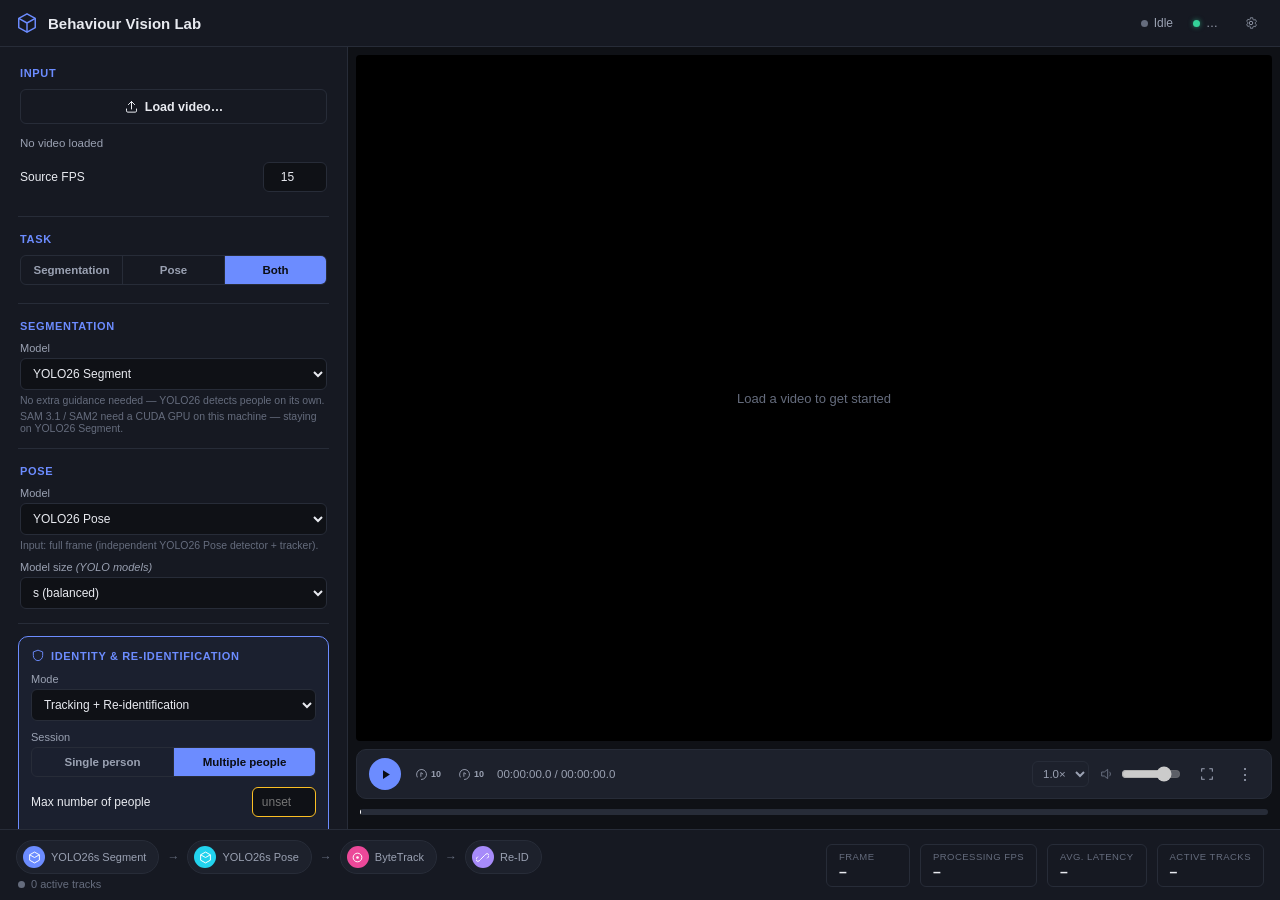
==== commit 1ba32579: "Print chunk-completion log line; fix GPU/CPU indicator and seek-bar race crash; add video export Dev" ====
--- a/src/webui/index.html
+++ b/src/webui/index.html
@@ -19,7 +19,7 @@
     </div>
     <div class="top-bar-right">
       <span class="status-item"><span id="dot-status" class="status-dot status-dot-idle"></span><span id="status-label">Idle</span></span>
-      <span id="gpu-indicator" class="status-item" title="Configured device (see Model card)"><span id="dot-device" class="status-dot status-dot-live"></span>GPU</span>
+      <span id="gpu-indicator" class="status-item" title="Configured device (see Model card)"><span id="dot-device" class="status-dot status-dot-live"></span><span id="gpu-indicator-label">…</span></span>
       <button id="btn-settings" class="icon-btn" title="Settings (not wired to anything yet)">
         <svg viewBox="0 0 24 24" fill="none" xmlns="http://www.w3.org/2000/svg">
           <circle cx="12" cy="12" r="3" stroke="currentColor" stroke-width="1.6"/>
@@ -194,11 +194,16 @@
           <input id="conf-threshold-input" class="field-input field-input-sm" type="number" min="0" max="1" step="0.05" value="0.1">
         </div>
 
-        <label class="field-label" for="tracker-select">Tracking method</label>
-        <select id="tracker-select" class="field-input">
-          <option value="bytetrack.yaml">ByteTrack (default)</option>
-          <option value="configs/bytetrack_permissive.yaml">ByteTrack (permissive — overhead camera, fast motion)</option>
-        </select>
+        <div id="tracker-select-field">
+          <label class="field-label" for="tracker-select">Tracking method</label>
+          <select id="tracker-select" class="field-input">
+            <option value="bytetrack.yaml">ByteTrack (default)</option>
+            <option value="configs/bytetrack_permissive.yaml">ByteTrack (permissive — overhead camera, fast motion)</option>
+          </select>
+          <p class="hint">Only used by the YOLO26 Segment backend (Ultralytics' <code>model.track()</code>).
+            SAM 3.1/SAM2 track people on their own (chunked video propagation + id reconciliation,
+            see README) — this choice has no effect for those backends, hence hidden when selected.</p>
+        </div>
 
         <div id="sam-chunk-fields" class="hidden">
           <div class="inline-field-row">
@@ -213,7 +218,8 @@
             <label class="field-label-inline" for="sam-redetect-every-input">Re-detect every (frames)</label>
             <input id="sam-redetect-every-input" class="field-input field-input-sm" type="number" min="1" step="1" placeholder="off">
           </div>
-          <p class="hint">SAM 3.1/SAM2 process the video in overlapping windows to bound memory use (see README). "Re-detect every" re-runs YOLO inside the chunk too, not just at its boundary — leave empty to keep one detection per chunk.</p>
+          <p class="hint">SAM 3.1/SAM2 process the video in overlapping windows to bound memory use (see README). "Re-detect every" re-runs YOLO inside the chunk too, not just at its boundary — leave empty to keep one detection per chunk.
+            <strong>With a SAM 3.1 text prompt set, avoid combining this with a low "Re-detect every" value</strong> — injecting a person mid-chunk can make already-tracked people flicker (SAM 3.1's internal confirmation state is session-wide, see sam31_estimation.py). Prefer a smaller "Chunk length" instead.</p>
         </div>
 
         <div class="switch-row">
@@ -247,6 +253,13 @@
             </svg>
             Export CSV…
           </button>
+          <button id="btn-export-video" class="btn btn-outline">
+            <svg class="btn-icon" viewBox="0 0 24 24" fill="none" xmlns="http://www.w3.org/2000/svg">
+              <path d="M3 6h13v12H3z" stroke="currentColor" stroke-width="1.6" stroke-linejoin="round"/>
+              <path d="M16 10l5-3v10l-5-3" stroke="currentColor" stroke-width="1.6" stroke-linejoin="round"/>
+            </svg>
+            Export video…
+          </button>
         </div>
       </div>
     </aside>
--- a/src/webui/style.css
+++ b/src/webui/style.css
@@ -16,11 +16,11 @@
 
 * { box-sizing: border-box; }
 
-/* Utility generica per nascondere un elemento via classList (usata da piu'
-   elementi non correlati: video-check, arch-hint, sam-chunk-fields, ...) --
-   prima esisteva solo come regola specifica per-elemento (.check-icon.hidden,
-   #video-frame.hidden), duplicata qui in forma generica per i nuovi campi
-   SAM 3.1/SAM2 invece di aggiungerne una scoped in piu' per ciascuno. */
+/* Generic utility to hide an element via classList (used by several
+   unrelated elements: video-check, arch-hint, sam-chunk-fields, ...) --
+   it used to exist only as an element-specific rule (.check-icon.hidden,
+   #video-frame.hidden), duplicated here in generic form for the new
+   SAM 3.1/SAM2 fields instead of adding yet another scoped one for each. */
 .hidden { display: none; }
 
 html, body {
@@ -274,13 +274,13 @@
 }
 
 .video-frame-wrap {
-  /* Niente bordo/cornice intorno al video: su un pannello di dimensioni
-     fisse un riquadro visibile avrebbe reso ancora piu' evidente lo spazio
-     "sprecato" del letterboxing quando l'aspect ratio del video non
-     coincide con quello del pannello -- qui il nero del video si fonde con
-     lo sfondo, cosi' l'occhio percepisce solo il video, non un riquadro
-     piu' grande di lui. object-fit:contain (sotto) resta invariato: il
-     frame va ingrandito al massimo SENZA mai tagliarlo. */
+  /* No border/frame around the video: on a fixed-size panel, a visible
+     box would make the "wasted" letterboxing space even more obvious
+     when the video's aspect ratio doesn't match the panel's -- here the
+     video's black blends with the background, so the eye perceives only
+     the video, not a box bigger than it. object-fit:contain (below)
+     stays unchanged: the frame must be enlarged as much as possible
+     WITHOUT ever cropping it. */
   flex: 1;
   background: #000;
   border-radius: 4px;
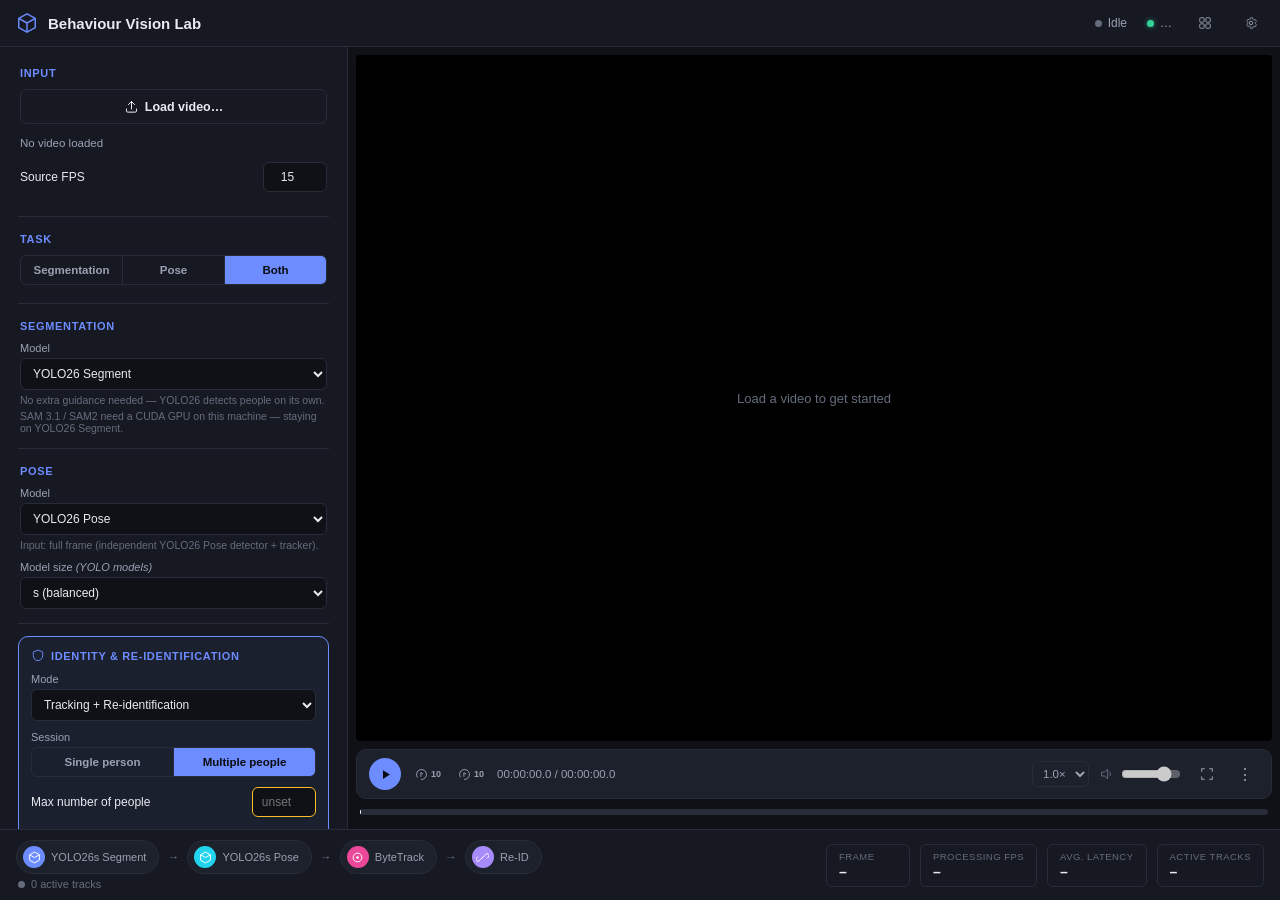
==== commit db8f4f5b: "Add 'Compare runs' window: play up to 4 annotated videos in sync New pywebview window (compare.html/" ====
--- a/src/webui/index.html
+++ b/src/webui/index.html
@@ -20,6 +20,14 @@
     <div class="top-bar-right">
       <span class="status-item"><span id="dot-status" class="status-dot status-dot-idle"></span><span id="status-label">Idle</span></span>
       <span id="gpu-indicator" class="status-item" title="Configured device (see Model card)"><span id="dot-device" class="status-dot status-dot-live"></span><span id="gpu-indicator-label">…</span></span>
+      <button id="btn-compare-runs" class="icon-btn" title="Compare up to 4 runs side by side (opens a new window)">
+        <svg viewBox="0 0 24 24" fill="none" xmlns="http://www.w3.org/2000/svg">
+          <rect x="3" y="3" width="7.5" height="7.5" rx="1.2" stroke="currentColor" stroke-width="1.6"/>
+          <rect x="13.5" y="3" width="7.5" height="7.5" rx="1.2" stroke="currentColor" stroke-width="1.6"/>
+          <rect x="3" y="13.5" width="7.5" height="7.5" rx="1.2" stroke="currentColor" stroke-width="1.6"/>
+          <rect x="13.5" y="13.5" width="7.5" height="7.5" rx="1.2" stroke="currentColor" stroke-width="1.6"/>
+        </svg>
+      </button>
       <button id="btn-settings" class="icon-btn" title="Settings (not wired to anything yet)">
         <svg viewBox="0 0 24 24" fill="none" xmlns="http://www.w3.org/2000/svg">
           <circle cx="12" cy="12" r="3" stroke="currentColor" stroke-width="1.6"/>
